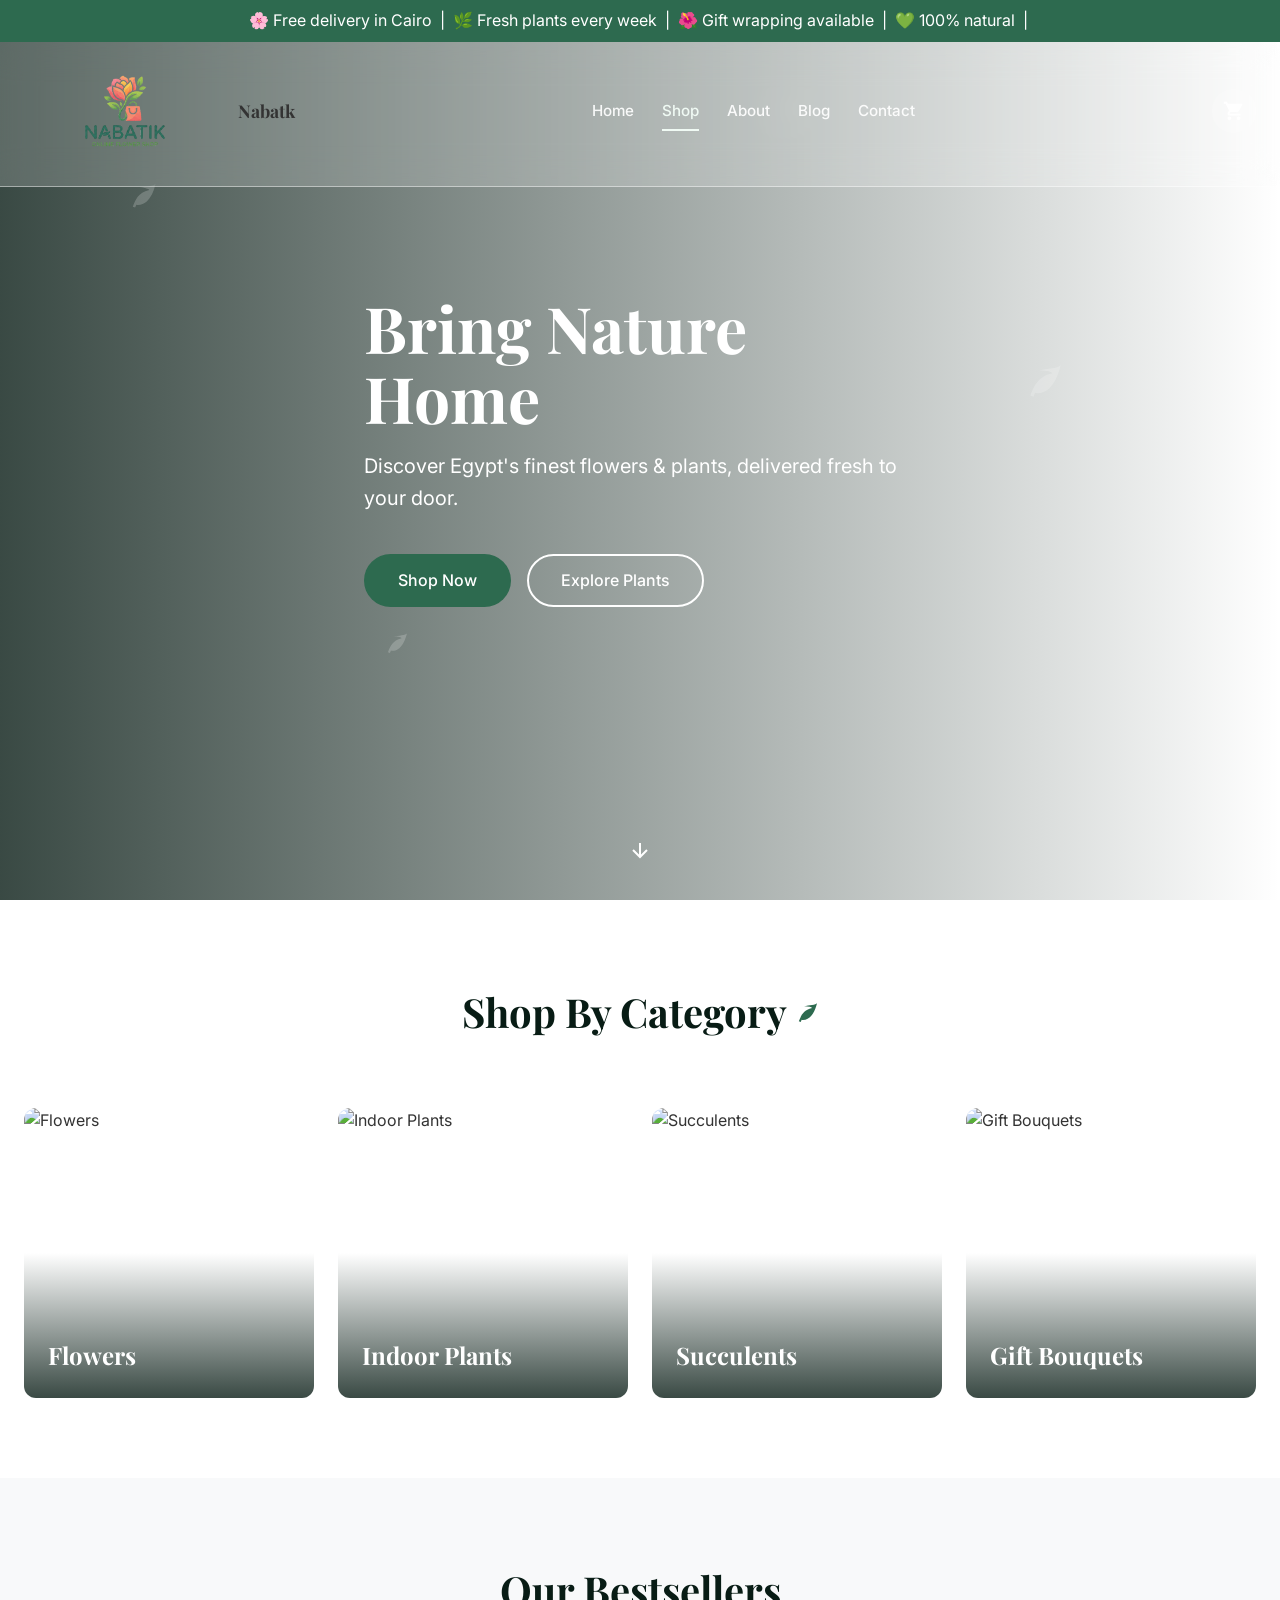
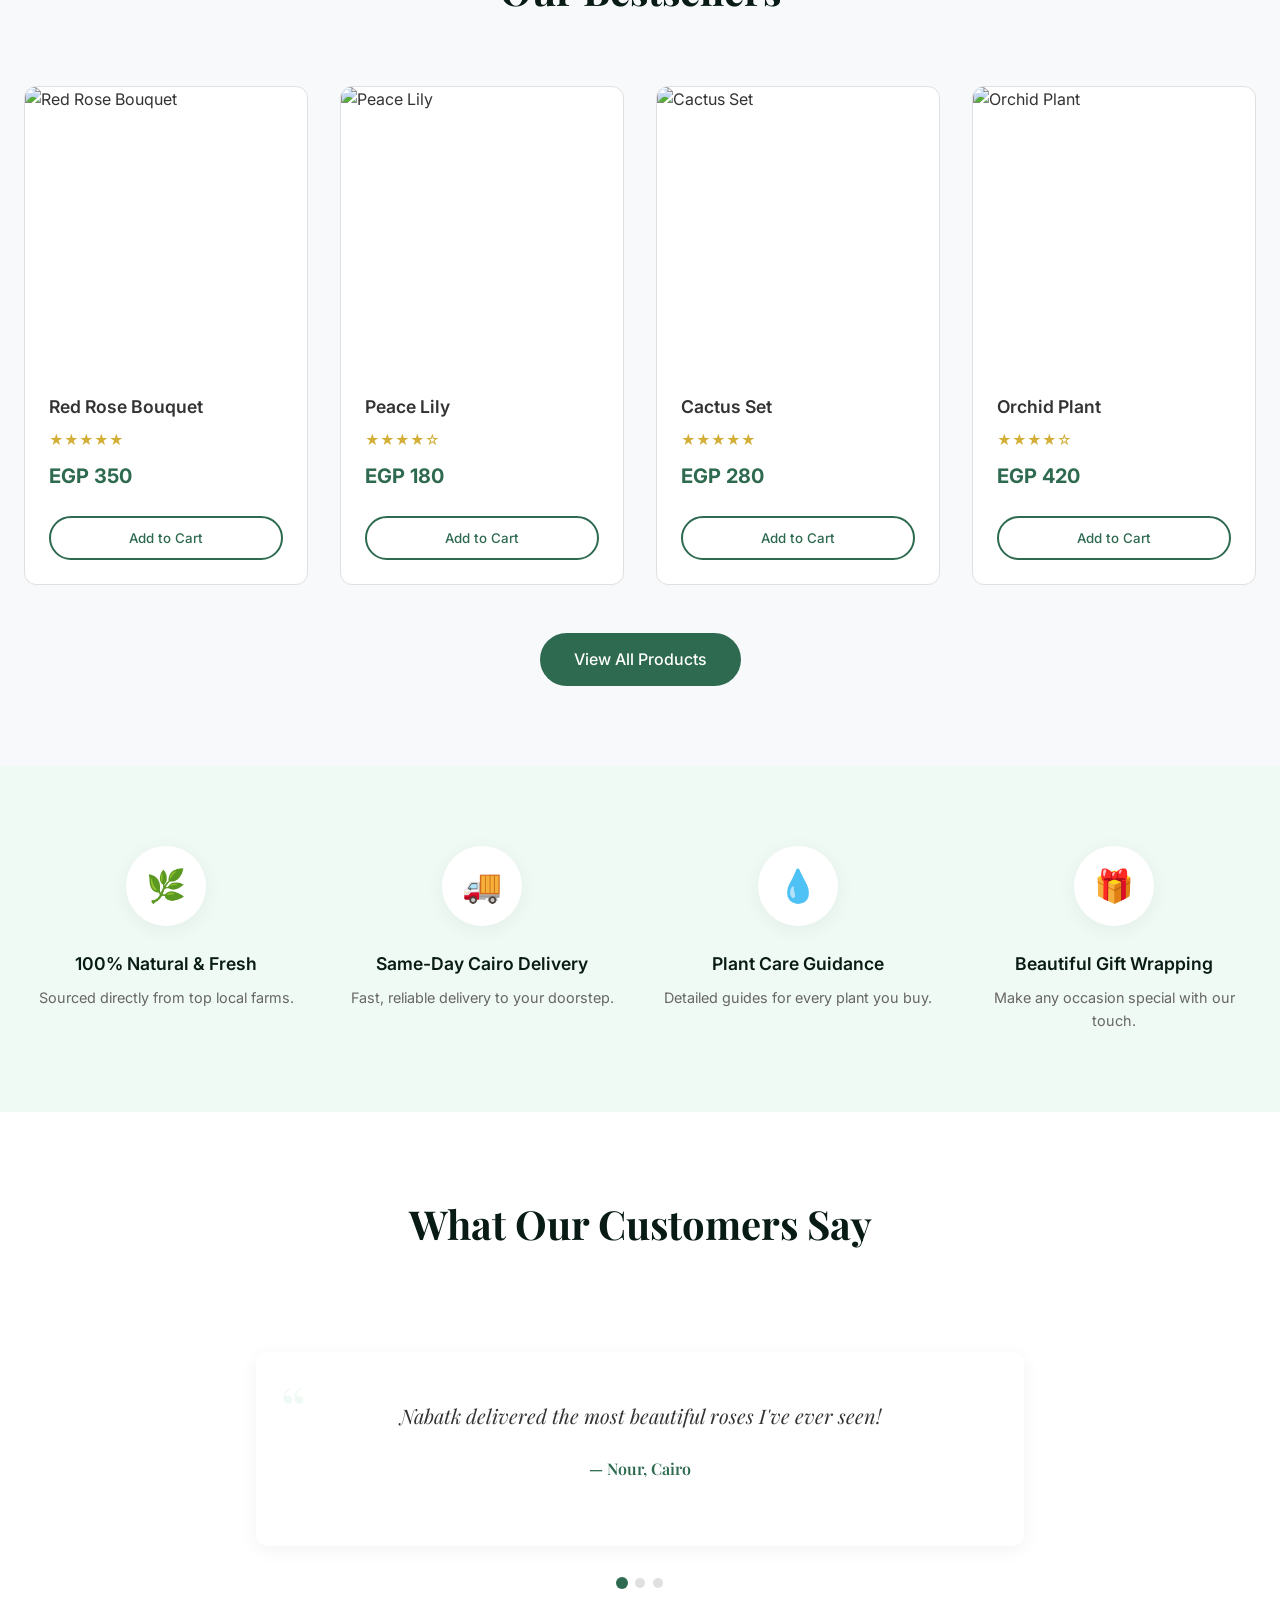
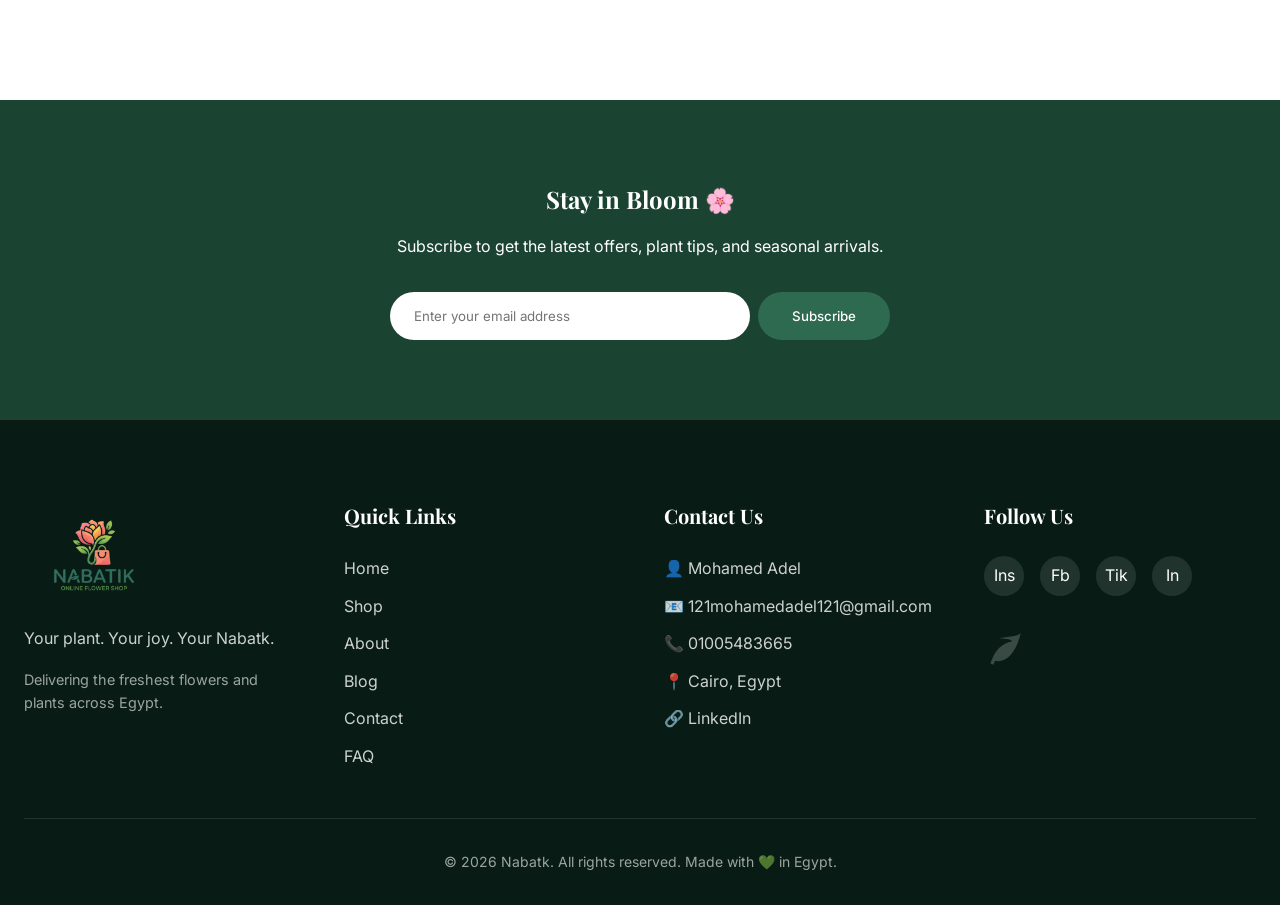
==== nabatk/index.html @ a3b4b9fa "Add files via upload" ====
<!DOCTYPE html>
<html lang="en">
<head>
  <meta charset="UTF-8">
  <meta name="viewport" content="width=device-width, initial-scale=1.0">
  <title>Nabatk | Bring Nature Home</title>
  <link rel="stylesheet" href="css/style.css">
  <link rel="stylesheet" href="css/index.css">
</head>
<body>

  <div class="marquee-bar">
    <div class="marquee-content">
      🌸 Free delivery in Cairo &nbsp;|&nbsp; 🌿 Fresh plants every week &nbsp;|&nbsp; 🌺 Gift wrapping available &nbsp;|&nbsp; 💚 100% natural &nbsp;|&nbsp;
    </div>
    <div class="marquee-content">
      🌸 Free delivery in Cairo &nbsp;|&nbsp; 🌿 Fresh plants every week &nbsp;|&nbsp; 🌺 Gift wrapping available &nbsp;|&nbsp; 💚 100% natural &nbsp;|&nbsp;
    </div>
  </div>

  <nav class="navbar">
    <div class="container">
      <a href="index.html" class="navbar-logo">
        <img src="Logo/flowerStore_Logo-removebg-preview.png" alt="Nabatk Logo" class="brand-logo">
        <span class="navbar-brand-text">Nabatk</span>
      </a>
      
      <div class="navbar-links">
        <a href="index.html">Home</a>
        <a href="shop.html" class="active">Shop</a>
        <a href="about.html">About</a>
        <a href="blog.html">Blog</a>
        <a href="contact.html">Contact</a>
      </div>
      
      <div class="navbar-actions">
        <a href="cart.html" class="cart-icon">
          <svg viewBox="0 0 24 24"><path d="M7 18c-1.1 0-1.99.9-1.99 2S5.9 22 7 22s2-.9 2-2-.9-2-2-2zM1 2v2h2l3.6 7.59-1.35 2.45c-.16.28-.25.61-.25.96 0 1.1.9 2 2 2h12v-2H7.42c-.14 0-.25-.11-.25-.25l.03-.12.9-1.63h7.45c.75 0 1.41-.41 1.75-1.03l3.58-6.49A1.003 1.003 0 0 0 20 4H5.21l-.94-2H1zm16 16c-1.1 0-1.99.9-1.99 2s.89 2 1.99 2 2-.9 2-2-.9-2-2-2z"/></svg>
          <span class="cart-badge" style="display: none;">0</span>
        </a>
        <button class="hamburger">
          <span></span><span></span><span></span>
        </button>
      </div>
    </div>
  </nav>

  <section class="hero">
    <div class="particles">
      <div class="particle"></div>
      <div class="particle"></div>
      <div class="particle"></div>
      <div class="particle"></div>
    </div>
    <div class="container hero-content">
      <h1 class="hero-title">Bring Nature Home</h1>
      <p class="hero-subtitle">Discover Egypt's finest flowers & plants, delivered fresh to your door.</p>
      <div class="hero-buttons">
        <a href="shop.html" class="btn btn-primary">Shop Now</a>
        <a href="shop.html" class="btn btn-outline">Explore Plants</a>
      </div>
    </div>
    
    <div class="scroll-indicator">
      <svg viewBox="0 0 24 24" fill="none" stroke="currentColor" stroke-width="2"><path d="M12 5v14M19 12l-7 7-7-7"/></svg>
    </div>
  </section>

  <section class="section">
    <div class="container">
      <div class="section-header fade-up">
        <h2>Shop By Category <svg width="24" height="24" viewBox="0 0 24 24" fill="var(--clr-green-deep)"><path d="M17,8C8,10 5.9,16.17 3.82,21.34L5.71,22L6.66,19.7C7.14,19.87 7.64,20 8,20C19,20 22,3 22,3C21,5 14,5.25 9,6.25C14,6.25 16.5,7 17,8Z"/></svg></h2>
      </div>
      <div class="category-grid">
        <div class="category-card fade-up">
          <img src="https://source.unsplash.com/400x400/?flowers" alt="Flowers">
          <div class="category-overlay">
            <h3 class="category-title">Flowers</h3>
          </div>
        </div>
        <div class="category-card fade-up" style="transition-delay: 0.1s;">
          <img src="https://source.unsplash.com/400x400/?indoor,plants" alt="Indoor Plants">
          <div class="category-overlay">
            <h3 class="category-title">Indoor Plants</h3>
          </div>
        </div>
        <div class="category-card fade-up" style="transition-delay: 0.2s;">
          <img src="https://source.unsplash.com/400x400/?succulents" alt="Succulents">
          <div class="category-overlay">
            <h3 class="category-title">Succulents</h3>
          </div>
        </div>
        <div class="category-card fade-up" style="transition-delay: 0.3s;">
          <img src="https://source.unsplash.com/400x400/?bouquet" alt="Gift Bouquets">
          <div class="category-overlay">
            <h3 class="category-title">Gift Bouquets</h3>
          </div>
        </div>
      </div>
    </div>
  </section>

  <section class="section" style="background-color: var(--clr-off-white);">
    <div class="container">
      <div class="section-header fade-up">
        <h2>Our Bestsellers</h2>
      </div>
      
      <div class="products-wrapper">
        <div class="products-grid">
          <div class="product-card fade-up">
            <div class="product-img">
              <img src="https://source.unsplash.com/400x400/?rose,bouquet" alt="Red Rose Bouquet">
            </div>
            <div class="product-info">
              <h3 class="product-title">Red Rose Bouquet</h3>
              <div class="product-rating">★★★★★</div>
              <div class="product-price">EGP 350</div>
              <button class="btn btn-green-outline btn-add-cart" onclick="addToCart({id: 1, name: 'Red Rose Bouquet', price: 350, image: 'https://source.unsplash.com/400x400/?rose,bouquet'})">Add to Cart</button>
            </div>
          </div>
          
          <div class="product-card fade-up" style="transition-delay: 0.1s;">
            <div class="product-img">
              <img src="https://source.unsplash.com/400x400/?lily,plant" alt="Peace Lily">
            </div>
            <div class="product-info">
              <h3 class="product-title">Peace Lily</h3>
              <div class="product-rating">★★★★☆</div>
              <div class="product-price">EGP 180</div>
              <button class="btn btn-green-outline btn-add-cart" onclick="addToCart({id: 2, name: 'Peace Lily', price: 180, image: 'https://source.unsplash.com/400x400/?lily,plant'})">Add to Cart</button>
            </div>
          </div>
          
          <div class="product-card fade-up" style="transition-delay: 0.2s;">
            <div class="product-img">
              <img src="https://source.unsplash.com/400x400/?cactus,succulent" alt="Cactus Set">
            </div>
            <div class="product-info">
              <h3 class="product-title">Cactus Set</h3>
              <div class="product-rating">★★★★★</div>
              <div class="product-price">EGP 280</div>
              <button class="btn btn-green-outline btn-add-cart" onclick="addToCart({id: 3, name: 'Cactus Set', price: 280, image: 'https://source.unsplash.com/400x400/?cactus,succulent'})">Add to Cart</button>
            </div>
          </div>
          
          <div class="product-card fade-up" style="transition-delay: 0.3s;">
            <div class="product-img">
              <img src="https://source.unsplash.com/400x400/?orchid" alt="Orchid Plant">
            </div>
            <div class="product-info">
              <h3 class="product-title">Orchid Plant</h3>
              <div class="product-rating">★★★★☆</div>
              <div class="product-price">EGP 420</div>
              <button class="btn btn-green-outline btn-add-cart" onclick="addToCart({id: 4, name: 'Orchid Plant', price: 420, image: 'https://source.unsplash.com/400x400/?orchid'})">Add to Cart</button>
            </div>
          </div>
        </div>
      </div>
      
      <div class="view-all-center fade-up" style="transition-delay: 0.5s;">
        <a href="shop.html" class="btn btn-primary">View All Products</a>
      </div>
    </div>
  </section>

  <section class="section features-section">
    <div class="container">
      <div class="features-grid">
        <div class="feature-card fade-up">
          <div class="feature-icon">🌿</div>
          <h3 class="feature-title">100% Natural & Fresh</h3>
          <p class="feature-desc">Sourced directly from top local farms.</p>
        </div>
        <div class="feature-card fade-up" style="transition-delay: 0.1s;">
          <div class="feature-icon">🚚</div>
          <h3 class="feature-title">Same-Day Cairo Delivery</h3>
          <p class="feature-desc">Fast, reliable delivery to your doorstep.</p>
        </div>
        <div class="feature-card fade-up" style="transition-delay: 0.2s;">
          <div class="feature-icon">💧</div>
          <h3 class="feature-title">Plant Care Guidance</h3>
          <p class="feature-desc">Detailed guides for every plant you buy.</p>
        </div>
        <div class="feature-card fade-up" style="transition-delay: 0.3s;">
          <div class="feature-icon">🎁</div>
          <h3 class="feature-title">Beautiful Gift Wrapping</h3>
          <p class="feature-desc">Make any occasion special with our touch.</p>
        </div>
      </div>
    </div>
  </section>

  <section class="section">
    <div class="container fade-up">
      <div class="section-header">
        <h2>What Our Customers Say</h2>
      </div>
      
      <div class="testimonials-carousel">
        <div class="testimonial-track">
          <div class="testimonial-slide">
            <div class="testimonial-card">
              <div class="quote-icon">“</div>
              <p class="testimonial-text">Nabatk delivered the most beautiful roses I've ever seen!</p>
              <h4 class="testimonial-author">— Nour, Cairo</h4>
            </div>
          </div>
          <div class="testimonial-slide">
            <div class="testimonial-card">
              <div class="quote-icon">“</div>
              <p class="testimonial-text">My plants arrived healthy and perfectly packaged. Love this store!</p>
              <h4 class="testimonial-author">— Karim, Giza</h4>
            </div>
          </div>
          <div class="testimonial-slide">
            <div class="testimonial-card">
              <div class="quote-icon">“</div>
              <p class="testimonial-text">Best gift I ever gave my mom. She was amazed!</p>
              <h4 class="testimonial-author">— Sara, Heliopolis</h4>
            </div>
          </div>
        </div>
        
        <div class="testimonial-dots">
          <div class="dot active"></div>
          <div class="dot"></div>
          <div class="dot"></div>
        </div>
      </div>
    </div>
  </section>

  <section class="section newsletter-section">
    <div class="container fade-up">
      <h2>Stay in Bloom 🌸</h2>
      <p>Subscribe to get the latest offers, plant tips, and seasonal arrivals.</p>
      
      <form class="newsletter-form" id="newsletterForm">
        <input type="email" class="newsletter-input" placeholder="Enter your email address" required>
        <button type="submit" class="btn btn-primary newsletter-btn">Subscribe</button>
      </form>
      <p class="newsletter-success" id="newsletterSuccess">You're in! 🌿 Welcome to the Nabatk family.</p>
    </div>
  </section>

  <footer class="footer">
    <div class="container">
      <div class="footer-grid">
        <div class="footer-col">
          <div class="footer-logo">
            <img src="Logo/flowerStore_Logo-removebg-preview.png" alt="Nabatk Logo" class="footer-brand-logo">
          </div>
          <p style="color: rgba(255,255,255,0.8); margin-bottom: 1rem;">Your plant. Your joy. Your Nabatk.</p>
          <p style="color: rgba(255,255,255,0.6); font-size: 0.9rem;">Delivering the freshest flowers and plants across Egypt.</p>
        </div>
        
        <div class="footer-col">
          <h4>Quick Links</h4>
          <div class="footer-links">
            <a href="index.html">Home</a>
            <a href="shop.html">Shop</a>
            <a href="about.html">About</a>
            <a href="blog.html">Blog</a>
            <a href="contact.html">Contact</a>
            <a href="faq.html">FAQ</a>
          </div>
        </div>
        
        <div class="footer-col">
          <h4>Contact Us</h4>
          <div class="footer-links">
            <a href="#">👤 Mohamed Adel</a>
            <a href="mailto:121mohamedadel121@gmail.com">📧 121mohamedadel121@gmail.com</a>
            <a href="tel:01005483665">📞 01005483665</a>
            <a href="#">📍 Cairo, Egypt</a>
            <a href="https://www.linkedin.com/in/mohamed-adel-17b969253/" target="_blank">🔗 LinkedIn</a>
          </div>
        </div>
        
        <div class="footer-col">
          <h4>Follow Us</h4>
          <div class="social-icons">
            <a href="#">Ins</a>
            <a href="#">Fb</a>
            <a href="#">Tik</a>
            <a href="#">In</a>
          </div>
          <div style="margin-top: 2rem; opacity: 0.2;">
            <svg width="40" height="40" viewBox="0 0 24 24" fill="currentColor"><path d="M17,8C8,10 5.9,16.17 3.82,21.34L5.71,22L6.66,19.7C7.14,19.87 7.64,20 8,20C19,20 22,3 22,3C21,5 14,5.25 9,6.25C14,6.25 16.5,7 17,8Z"/></svg>
          </div>
        </div>
      </div>
      
      <div class="footer-bottom">
        <p>© 2026 Nabatk. All rights reserved. Made with 💚 in Egypt.</p>
      </div>
    </div>
  </footer>

  <script src="js/script.js"></script>
  <script src="js/index.js"></script>
</body>
</html>
---- nabatk/css/style.css ----
@import url('https://fonts.googleapis.com/css2?family=Inter:wght@300;400;500;600&family=Playfair+Display:wght@400;500;600;700&display=swap');

:root {
  --clr-green-deep: #2D6A4F;
  --clr-green-dark: #1B4332;
  --clr-green-forest: #081C15;
  --clr-green-light: #F0FAF4;
  --clr-white: #FFFFFF;
  --clr-off-white: #F8F9FA;
  --clr-gold: #D4AF37;
  --clr-text-main: #333333;
  --clr-text-muted: #666666;
  --clr-border: #E0E0E0;
  
  --font-heading: 'Playfair Display', serif;
  --font-body: 'Inter', sans-serif;
  
  --transition-fast: 0.3s ease;
  --transition-slow: 0.5s ease;
  
  --shadow-soft: 0 4px 20px rgba(0, 0, 0, 0.05);
  --shadow-hover: 0 10px 30px rgba(45, 106, 79, 0.15);
}

* {
  margin: 0;
  padding: 0;
  box-sizing: border-box;
}

html {
  scroll-behavior: smooth;
  font-size: 16px;
}

body {
  font-family: var(--font-body);
  color: var(--clr-text-main);
  background-color: var(--clr-white);
  line-height: 1.6;
  overflow-x: hidden;
}

h1, h2, h3, h4, h5, h6 {
  font-family: var(--font-heading);
  color: var(--clr-green-forest);
  margin-bottom: 1rem;
}

a {
  text-decoration: none;
  color: inherit;
  transition: var(--transition-fast);
}

ul {
  list-style: none;
}

img {
  max-width: 100%;
  object-fit: cover;
  display: block;
}

.container {
  width: 100%;
  max-width: 1280px;
  margin: 0 auto;
  padding: 0 1.5rem;
}

.section {
  padding: 5rem 0;
}
.marquee-bar {
  background-color: var(--clr-green-deep);
  color: var(--clr-white);
  padding: 0.5rem 0;
  overflow: hidden;
  white-space: nowrap;
  position: fixed;
  top: 0;
  left: 0;
  width: 100%;
  z-index: 1001;
  display: flex; 
}

.marquee-content {
  flex-shrink: 0;
  min-width: 100%;
  display: flex;
  justify-content: space-around;
  animation: scrollMarquee 20s linear infinite; 
}
@keyframes scrollMarquee {
  0% {
    transform: translateX(0);
  }
  100% {
    transform: translateX(-100%);
  }
}
/* ==========================================================================
   BUTTONS
   ========================================================================== */
.btn {
  display: inline-flex;
  align-items: center;
  justify-content: center;
  padding: 0.75rem 2rem;
  font-family: var(--font-body);
  font-weight: 500;
  border-radius: 50px;
  cursor: pointer;
  transition: var(--transition-fast);
  border: 2px solid transparent;
  text-align: center;
}

.btn-primary {
  background-color: var(--clr-green-deep);
  color: var(--clr-white);
}

.btn-primary:hover {
  background-color: var(--clr-green-dark);
  transform: translateY(-2px);
  box-shadow: var(--shadow-hover);
}

.btn-outline {
  background-color: transparent;
  color: var(--clr-white);
  border-color: var(--clr-white);
}

.btn-outline:hover {
  background-color: var(--clr-white);
  color: var(--clr-green-deep);
}

.btn-green-outline {
  background-color: transparent;
  color: var(--clr-green-deep);
  border-color: var(--clr-green-deep);
}

.btn-green-outline:hover {
  background-color: var(--clr-green-deep);
  color: var(--clr-white);
}

/* ==========================================================================
   NAVBAR
   ========================================================================== */
.navbar {
  position: fixed;
  top: 36px;
  left: 0;
  width: 100%;
  z-index: 1000;
  transition: var(--transition-slow);
  padding: 1.25rem 0;
  background: rgba(255, 255, 255, 0.18);
  backdrop-filter: blur(18px);
  border-bottom: 1px solid rgba(255, 255, 255, 0.45);
}

.navbar.scrolled {
  padding: 1rem 0;
  background-color: rgba(255, 255, 255, 0.96);
  backdrop-filter: blur(16px);
  box-shadow: 0 16px 45px rgba(0, 0, 0, 0.08);
  border-bottom: 1px solid rgba(0, 0, 0, 0.08);
}
.navbar.scrolled .navbar-logo,
.navbar.scrolled .navbar-links a,
.navbar.scrolled .cart-icon {
  color: var(--clr-green-forest);
}

.navbar.scrolled .navbar-links a:hover,
.navbar.scrolled .navbar-links a.active {
  color: var(--clr-green-deep);
}

.navbar .container {
  display: flex;
  justify-content: space-between;
  align-items: center;
}

.navbar-logo {
  display: flex;
  align-items: center;
  gap: 0.75rem;
  color: var(--clr-white);
  font-family: var(--font-heading);
  font-size: 1.1rem;
  font-weight: 700;
  text-decoration: none;
}

.navbar-logo svg {
  width: 48px;
  height: auto;
}

.navbar-logo img {
  width: auto;
  height: 110px;
}

.navbar-links {
  display: flex;
  gap: 1.75rem;
}

.navbar-links a {
  position: relative;
  color: var(--clr-white);
  font-family: var(--font-body);
  font-size: 0.95rem;
  font-weight: 500;
  text-decoration: none;
  opacity: 0.92;
  padding: 0.25rem 0;
  transition: color var(--transition-fast), opacity var(--transition-fast);
}

.navbar-links a::after {
  content: '';
  position: absolute;
  bottom: -4px;
  left: 0;
  width: 0;
  height: 2px;
  background-color: var(--clr-green-light);
  transition: width var(--transition-fast);
}

.navbar-links a:hover,
.navbar-links a.active {
  color: var(--clr-green-light);
  opacity: 1;
}

.navbar-links a:hover::after,
.navbar-links a.active::after {
  width: 100%;
}

.navbar-actions {
  display: flex;
  align-items: center;
  gap: 1rem;
}

.cart-icon {
  position: relative;
  display: inline-flex;
  align-items: center;
  justify-content: center;
  width: 44px;
  height: 44px;
  border-radius: 999px;
  background-color: rgba(255,255,255,0.14);
  color: var(--clr-white);
  transition: var(--transition-fast);
}

.cart-icon:hover {
  background-color: rgba(255,255,255,0.22);
  color: var(--clr-green-light);
}

.cart-icon svg {
  width: 22px;
  height: 22px;
  stroke-width: 2;
  fill: currentColor;
}

.navbar.scrolled .cart-icon {
  background-color: rgba(255,255,255,0.9);
  color: var(--clr-green-forest);
}

.navbar.scrolled .cart-icon:hover {
  color: var(--clr-green-deep);
}

.cart-badge {
  position: absolute;
  top: -6px;
  right: -8px;
  background-color: #E63946; 
  color: var(--clr-white);
  font-size: 0.75rem;
  font-family: var(--font-body);
  font-weight: 600;
  width: 20px;
  height: 20px;
  border-radius: 50%;
  display: flex;
  align-items: center;
  justify-content: center;
  box-shadow: 0 2px 4px rgba(0,0,0,0.2);
}

.hamburger {
  display: none;
  cursor: pointer;
  background: none;
  border: none;
}

.hamburger span {
  display: block;
  width: 25px;
  height: 3px;
  background-color: var(--clr-green-forest);
  margin: 5px 0;
  transition: var(--transition-fast);
}
.brand-logo {
  height: 110px;
  width: auto;
  object-fit: contain;
}

.navbar-logo {
  display: flex;
  align-items: center;
  gap: 0.75rem;
  color: inherit;
  font-family: var(--font-heading);
  font-size: 1.1rem;
  font-weight: 700;
  text-decoration: none;
}
/* ==========================================================================
   FOOTER
   ========================================================================== */
.footer {
  background-color: var(--clr-green-forest);
  color: var(--clr-white);
  padding: 5rem 0 2rem;
}

.footer-grid {
  display: grid;
  grid-template-columns: repeat(4, 1fr);
  gap: 3rem;
  margin-bottom: 3rem;
}

.footer-col h4 {
  color: var(--clr-white);
  font-size: 1.25rem;
  margin-bottom: 1.5rem;
}

.footer-logo {
  display: flex;
  align-items: center;
  gap: 0.5rem;
  font-family: var(--font-heading);
  font-size: 1.5rem;
  font-weight: 700;
  color: var(--clr-white);
  margin-bottom: 1rem;
}

.footer-logo svg {
  width: 32px;
  height: 32px;
  fill: var(--clr-white);
}

.footer-logo img {
  max-width: 140px;
  height: 110px;
  width: auto;
}

.footer-links {
  display: flex;
  flex-direction: column;
  gap: 0.75rem;
}

.footer-links a {
  color: rgba(255, 255, 255, 0.8);
}

.footer-links a:hover {
  color: var(--clr-white);
  padding-left: 5px;
}

.social-icons {
  display: flex;
  gap: 1rem;
  margin-top: 1rem;
}

.social-icons a {
  display: flex;
  align-items: center;
  justify-content: center;
  width: 40px;
  height: 40px;
  border-radius: 50%;
  background-color: rgba(255, 255, 255, 0.1);
  color: var(--clr-white);
}

.social-icons a:hover {
  background-color: var(--clr-green-deep);
  transform: translateY(-3px);
}

.footer-bottom {
  text-align: center;
  padding-top: 2rem;
  border-top: 1px solid rgba(255, 255, 255, 0.1);
  font-size: 0.875rem;
  color: rgba(255, 255, 255, 0.6);
}

/* ==========================================================================
   ANIMATIONS
   ========================================================================== */
.fade-up {
  opacity: 0;
  transform: translateY(30px);
  transition: opacity 0.8s ease, transform 0.8s ease;
}

.fade-up.visible {
  opacity: 1;
  transform: translateY(0);
}

@keyframes float {
  0% { transform: translateY(0px) rotate(0deg); }
  50% { transform: translateY(-20px) rotate(10deg); }
  100% { transform: translateY(0px) rotate(0deg); }
}

@keyframes bounce {
  0%, 20%, 50%, 80%, 100% { transform: translateY(0); }
  40% { transform: translateY(-20px); }
  60% { transform: translateY(-10px); }
}

@keyframes spin {
  from { transform: rotate(0deg); }
  to { transform: rotate(360deg); }
}

/* ==========================================================================
   RESPONSIVE
   ========================================================================== */
@media (max-width: 1024px) {
  .footer-grid {
    grid-template-columns: repeat(2, 1fr);
  }
}

@media (max-width: 768px) {
  .navbar-links {
    position: fixed;
    top: 0;
    right: -100%;
    width: 250px;
    height: 100vh;
    background-color: var(--clr-white);
    flex-direction: column;
    padding: 6rem 2rem;
    box-shadow: -5px 0 15px rgba(0,0,0,0.1);
    transition: right 0.3s ease;
    display: flex;
    gap: 2rem;
  }
  
  .navbar-links.active {
    right: 0;
  }
  
  .hamburger {
    display: block;
    z-index: 1001;
  }
  
  .hamburger.active span:nth-child(1) {
    transform: rotate(45deg) translate(5px, 6px);
  }
  
  .hamburger.active span:nth-child(2) {
    opacity: 0;
  }
  
  .hamburger.active span:nth-child(3) {
    transform: rotate(-45deg) translate(5px, -6px);
  }

  .footer-grid {
    grid-template-columns: 1fr;
  }
}
---- nabatk/css/index.css ----
/* ==========================================================================
   HERO SECTION
   ========================================================================== */
.hero {
  height: 100vh;
  position: relative;
  display: flex;
  align-items: center;
  background-image: url('https://loremflickr.com/1600/900/tropical,flowers,green'); 
  background-size: cover;
  background-position: center;
  overflow: hidden;
}

.hero::before {
  content: '';
  position: absolute;
  top: 0;
  left: 0;
  width: 100%;
  height: 100%;
  background: linear-gradient(to right, rgba(8, 28, 21, 0.8) 0%, rgba(8, 28, 21, 0.4) 50%, rgba(8, 28, 21, 0) 100%);
}

.hero-content {
  position: relative;
  z-index: 10;
  max-width: 600px;
  color: var(--clr-white);
}

.hero-title {
  font-size: 4rem;
  line-height: 1.1;
  margin-bottom: 1rem;
  color: var(--clr-white);
  animation: fadeUp 1s ease 0.2s both;
}

.hero-subtitle {
  font-size: 1.25rem;
  margin-bottom: 2.5rem;
  opacity: 0.9;
  animation: fadeUp 1s ease 0.4s both;
}

.hero-buttons {
  display: flex;
  gap: 1rem;
  animation: fadeUp 1s ease 0.6s both;
}

.scroll-indicator {
  position: absolute;
  bottom: 30px;
  left: 50%;
  transform: translateX(-50%);
  z-index: 10;
  color: var(--clr-white);
  animation: bounce 2s infinite;
}

.scroll-indicator svg {
  width: 24px;
  height: 24px;
}

/* Floating leaves particles */
.particles {
  position: absolute;
  top: 0;
  left: 0;
  width: 100%;
  height: 100%;
  pointer-events: none;
  z-index: 1;
}

.particle {
  position: absolute;
  background-image: url('data:image/svg+xml;utf8,<svg xmlns="http://www.w3.org/2000/svg" viewBox="0 0 24 24" fill="%23FFFFFF" opacity="0.2"><path d="M17,8C8,10 5.9,16.17 3.82,21.34L5.71,22L6.66,19.7C7.14,19.87 7.64,20 8,20C19,20 22,3 22,3C21,5 14,5.25 9,6.25C14,6.25 16.5,7 17,8Z"/></svg>');
  background-size: contain;
  background-repeat: no-repeat;
  animation: float 6s linear infinite;
}

.particle:nth-child(1) { width: 30px; height: 30px; top: 20%; left: 10%; animation-delay: 0s; }
.particle:nth-child(2) { width: 40px; height: 40px; top: 40%; left: 80%; animation-delay: 2s; }
.particle:nth-child(3) { width: 25px; height: 25px; top: 70%; left: 30%; animation-delay: 1s; }
.particle:nth-child(4) { width: 35px; height: 35px; top: 10%; left: 60%; animation-delay: 3s; }

@keyframes fadeUp {
  from { opacity: 0; transform: translateY(30px); }
  to { opacity: 1; transform: translateY(0); }
}

/* ==========================================================================
   MARQUEE
   ========================================================================== */

/* ==========================================================================
   CATEGORIES SECTION
   ========================================================================== */
.section-header {
  text-align: center;
  margin-bottom: 3rem;
}

.section-header h2 {
  font-size: 2.5rem;
  display: inline-flex;
  align-items: center;
  gap: 0.5rem;
}

.category-grid {
  display: grid;
  grid-template-columns: repeat(4, 1fr);
  gap: 1.5rem;
}

.category-card {
  position: relative;
  border-radius: 12px;
  overflow: hidden;
  aspect-ratio: 1;
  cursor: pointer;
}

.category-card img {
  width: 100%;
  height: 100%;
  transition: transform var(--transition-slow);
}

.category-overlay {
  position: absolute;
  top: 0;
  left: 0;
  width: 100%;
  height: 100%;
  background: linear-gradient(to top, rgba(8, 28, 21, 0.8) 0%, rgba(8, 28, 21, 0) 50%);
  display: flex;
  align-items: flex-end;
  padding: 1.5rem;
  transition: background var(--transition-fast);
}

.category-card:hover img {
  transform: scale(1.1);
}

.category-card:hover .category-overlay {
  background: linear-gradient(to top, rgba(45, 106, 79, 0.9) 0%, rgba(45, 106, 79, 0.4) 100%);
}

.category-title {
  color: var(--clr-white);
  font-family: var(--font-heading);
  font-size: 1.5rem;
  margin: 0;
}

/* ==========================================================================
   BESTSELLERS SECTION
   ========================================================================== */
.products-wrapper {
  overflow-x: auto;
  padding-bottom: 2rem;
  margin-bottom: -2rem; /* visually hide scrollbar */
  -ms-overflow-style: none;  /* IE and Edge */
  scrollbar-width: none;  /* Firefox */
}

.products-wrapper::-webkit-scrollbar {
  display: none;
}

.products-grid {
  display: grid;
  grid-template-columns: repeat(4, 1fr);
  gap: 2rem;
  min-width: 100%;
}

.product-card {
  background: var(--clr-white);
  border-radius: 12px;
  overflow: hidden;
  transition: var(--transition-fast);
  border: 1px solid var(--clr-border);
  display: flex;
  flex-direction: column;
}

.product-card:hover {
  transform: translateY(-5px);
  box-shadow: 0 15px 30px rgba(45, 106, 79, 0.1);
  border-color: rgba(45, 106, 79, 0.3);
}

.product-img {
  position: relative;
  aspect-ratio: 1;
  overflow: hidden;
}

.product-img img {
  width: 100%;
  height: 100%;
  transition: transform var(--transition-slow);
}

.product-card:hover .product-img img {
  transform: scale(1.05);
}

.product-info {
  padding: 1.5rem;
  display: flex;
  flex-direction: column;
  flex-grow: 1;
}

.product-title {
  font-family: var(--font-body);
  font-weight: 600;
  font-size: 1.1rem;
  color: var(--clr-text-main);
  margin-bottom: 0.5rem;
}

.product-rating {
  color: var(--clr-gold);
  font-size: 0.875rem;
  margin-bottom: 0.5rem;
}

.product-price {
  font-weight: 700;
  font-size: 1.25rem;
  color: var(--clr-green-deep);
  margin-bottom: 1.5rem;
}

.btn-add-cart {
  margin-top: auto;
  width: 100%;
}

.btn-add-cart:active {
  animation: bounce 0.3s;
}

.view-all-center {
  text-align: center;
  margin-top: 3rem;
}

/* ==========================================================================
   WHY CHOOSE US SECTION
   ========================================================================== */
.features-section {
  background-color: var(--clr-green-light);
}

.features-grid {
  display: grid;
  grid-template-columns: repeat(4, 1fr);
  gap: 2rem;
  text-align: center;
}

.feature-icon {
  width: 80px;
  height: 80px;
  background-color: var(--clr-white);
  border-radius: 50%;
  display: inline-flex;
  align-items: center;
  justify-content: center;
  margin-bottom: 1.5rem;
  box-shadow: var(--shadow-soft);
  color: var(--clr-green-deep);
  font-size: 2rem;
}

.features-grid .fade-up.visible .feature-icon {
  animation: popIn 0.5s cubic-bezier(0.175, 0.885, 0.32, 1.275) both;
}

@keyframes popIn {
  from { transform: scale(0); opacity: 0; }
  to { transform: scale(1); opacity: 1; }
}

.feature-title {
  font-weight: 600;
  margin-bottom: 0.5rem;
  font-size: 1.1rem;
  font-family: var(--font-body);
  color: var(--clr-green-forest);
}

.feature-desc {
  color: var(--clr-text-muted);
  font-size: 0.9rem;
}

/* ==========================================================================
   TESTIMONIALS SECTION
   ========================================================================== */
.testimonials-carousel {
  position: relative;
  max-width: 800px;
  margin: 0 auto;
  overflow: hidden;
  padding: 2rem 0;
}

.testimonial-track {
  display: flex;
  transition: transform 0.5s ease-in-out;
}

.testimonial-slide {
  min-width: 100%;
  padding: 0 1rem;
}

.testimonial-card {
  background-color: var(--clr-white);
  padding: 3rem;
  border-radius: 12px;
  box-shadow: var(--shadow-soft);
  text-align: center;
  position: relative;
}

.quote-icon {
  position: absolute;
  top: 1.5rem;
  left: 1.5rem;
  font-size: 4rem;
  color: var(--clr-green-light);
  line-height: 1;
  font-family: var(--font-heading);
}

.testimonial-text {
  font-family: var(--font-heading);
  font-size: 1.25rem;
  font-style: italic;
  margin-bottom: 1.5rem;
  position: relative;
  z-index: 10;
}

.testimonial-author {
  font-weight: 600;
  color: var(--clr-green-deep);
}

.testimonial-dots {
  display: flex;
  justify-content: center;
  gap: 0.5rem;
  margin-top: 2rem;
}

.dot {
  width: 10px;
  height: 10px;
  border-radius: 50%;
  background-color: var(--clr-border);
  cursor: pointer;
  transition: var(--transition-fast);
}

.dot.active {
  background-color: var(--clr-green-deep);
  transform: scale(1.2);
}

/* ==========================================================================
   NEWSLETTER SECTION
   ========================================================================== */
.newsletter-section {
  background-color: var(--clr-green-dark);
  color: var(--clr-white);
  text-align: center;
}

.newsletter-section h2 {
  color: var(--clr-white);
}

.newsletter-form {
  max-width: 500px;
  margin: 2rem auto 0;
  display: flex;
  gap: 0.5rem;
  position: relative;
}

.newsletter-input {
  flex-grow: 1;
  padding: 1rem 1.5rem;
  border: none;
  border-radius: 50px;
  font-family: var(--font-body);
  outline: none;
}

.newsletter-btn {
  white-space: nowrap;
}

.newsletter-success {
  display: none;
  margin-top: 1rem;
  color: var(--clr-green-light);
  font-weight: 500;
}

/* ==========================================================================
   RESPONSIVE
   ========================================================================== */
@media (max-width: 1024px) {
  .hero-title { font-size: 3rem; }
  .category-grid { grid-template-columns: repeat(2, 1fr); }
  .features-grid { grid-template-columns: repeat(2, 1fr); }
}

@media (max-width: 768px) {
  .hero-title { font-size: 2.5rem; }
  .products-grid { 
    grid-template-columns: repeat(4, 250px);
    gap: 1rem;
  }
  .newsletter-form {
    flex-direction: column;
  }
  .newsletter-btn {
    width: 100%;
  }
}

@media (max-width: 480px) {
  .hero-buttons { flex-direction: column; }
  .features-grid { grid-template-columns: 1fr; }
}
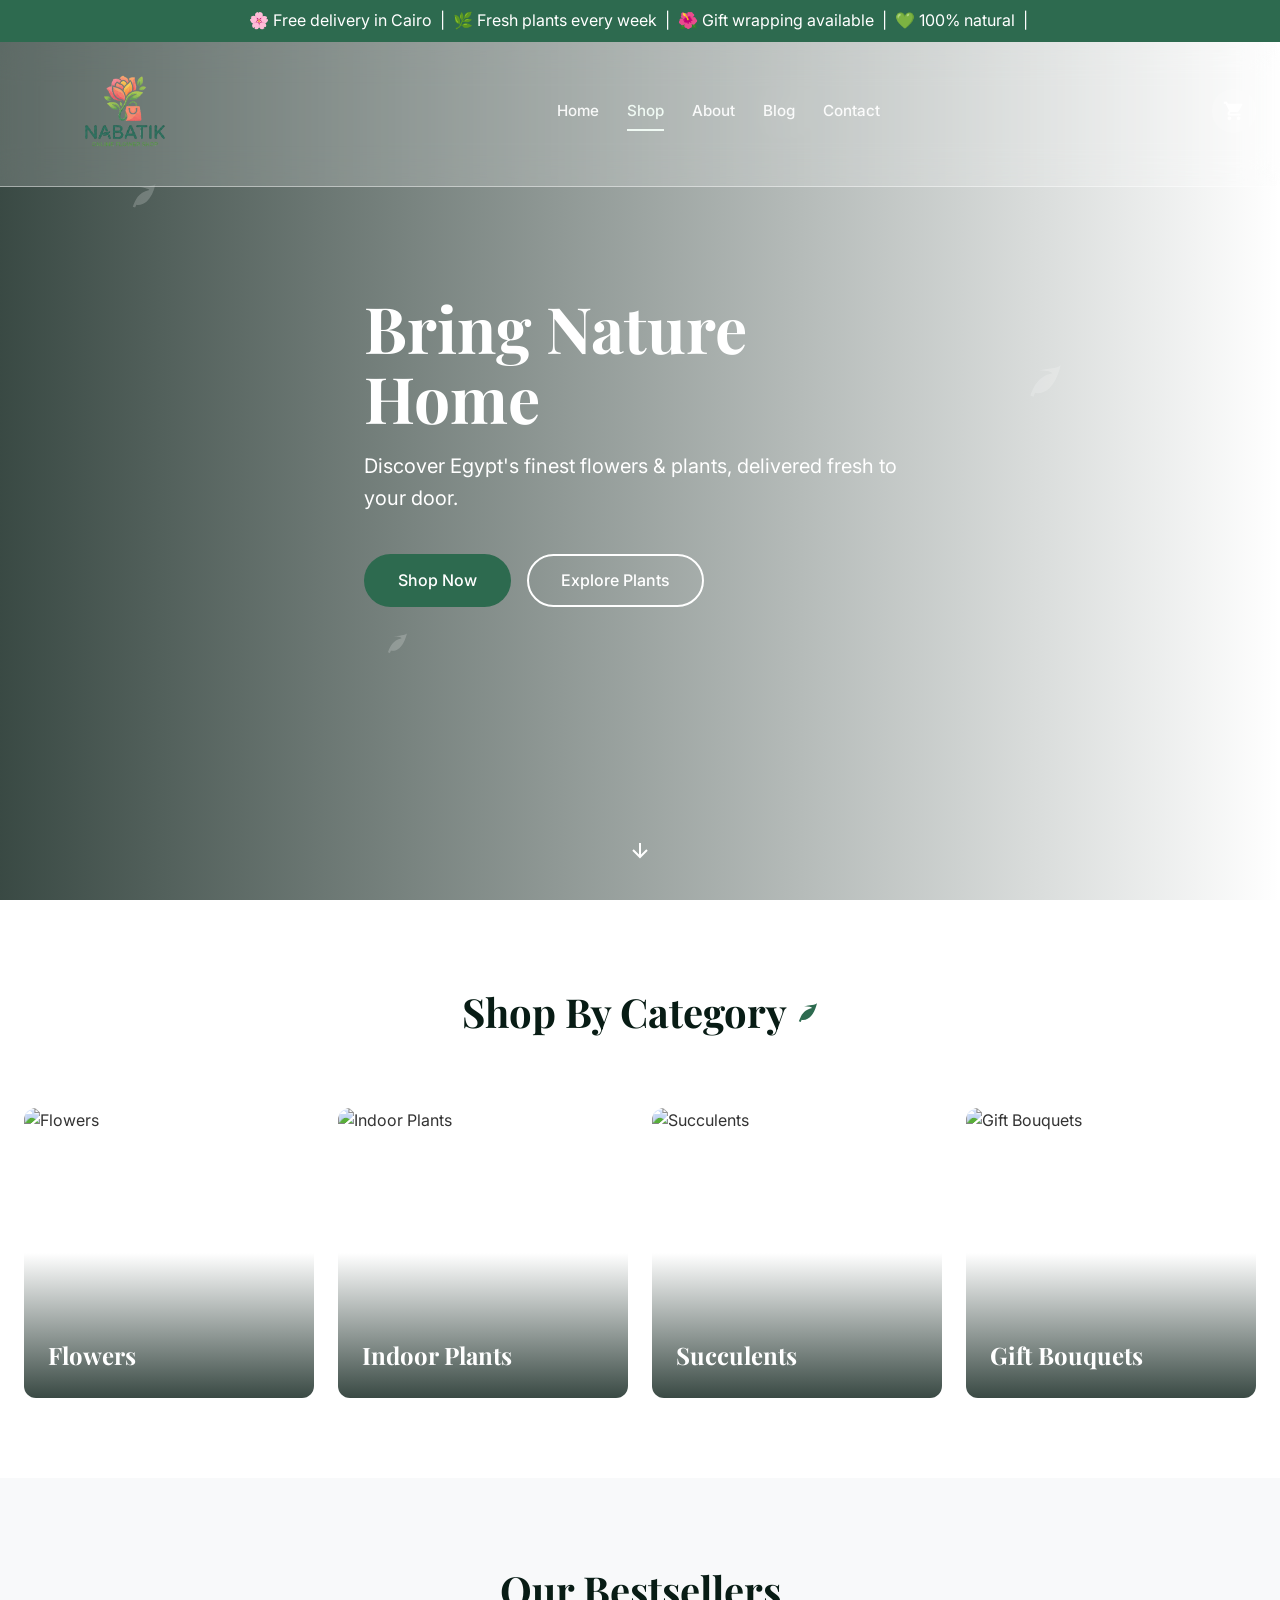
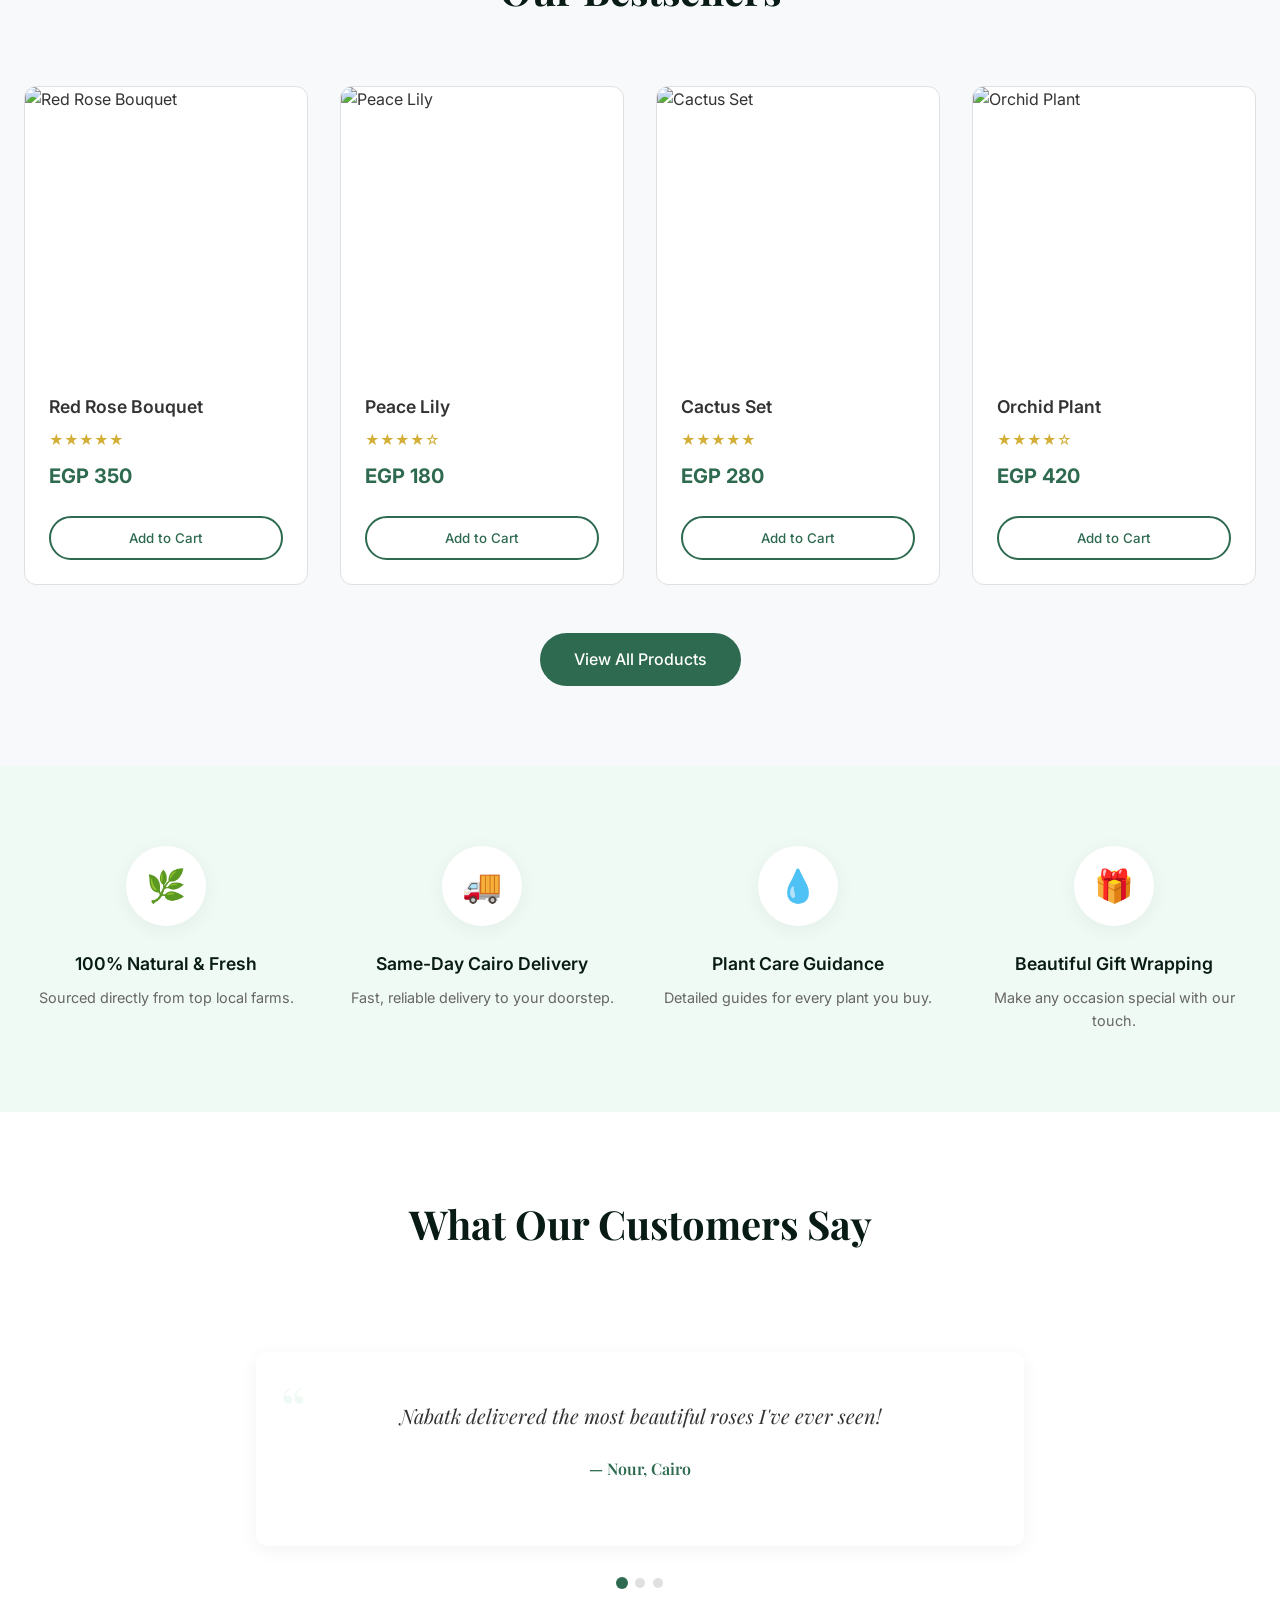
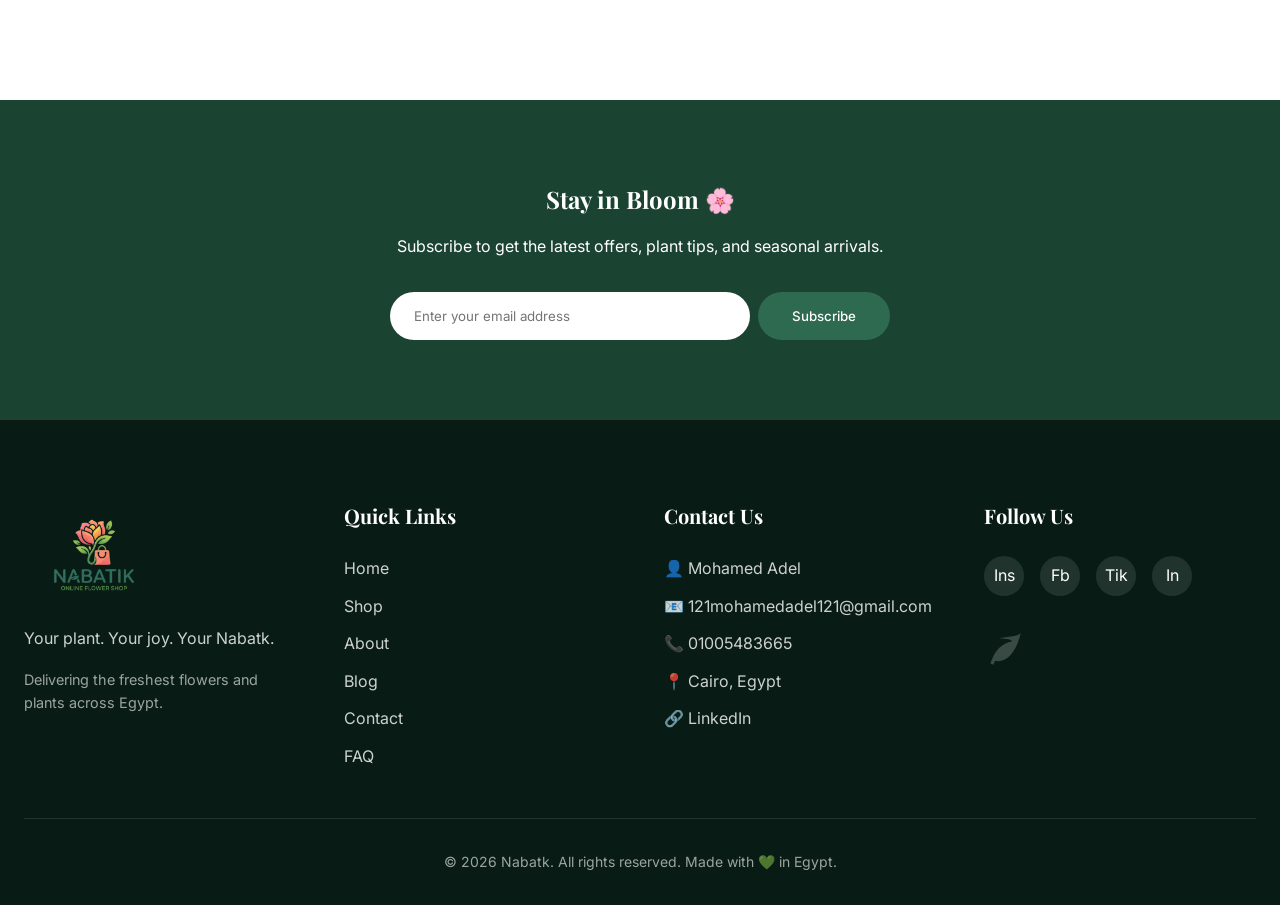
==== commit 76b78892: "Remove navbar brand text from index.html" ====
--- a/nabatk/index.html
+++ b/nabatk/index.html
@@ -22,7 +22,6 @@
     <div class="container">
       <a href="index.html" class="navbar-logo">
         <img src="Logo/flowerStore_Logo-removebg-preview.png" alt="Nabatk Logo" class="brand-logo">
-        <span class="navbar-brand-text">Nabatk</span>
       </a>
       
       <div class="navbar-links">
@@ -301,4 +300,4 @@
   <script src="js/script.js"></script>
   <script src="js/index.js"></script>
 </body>
-</html>+</html>
